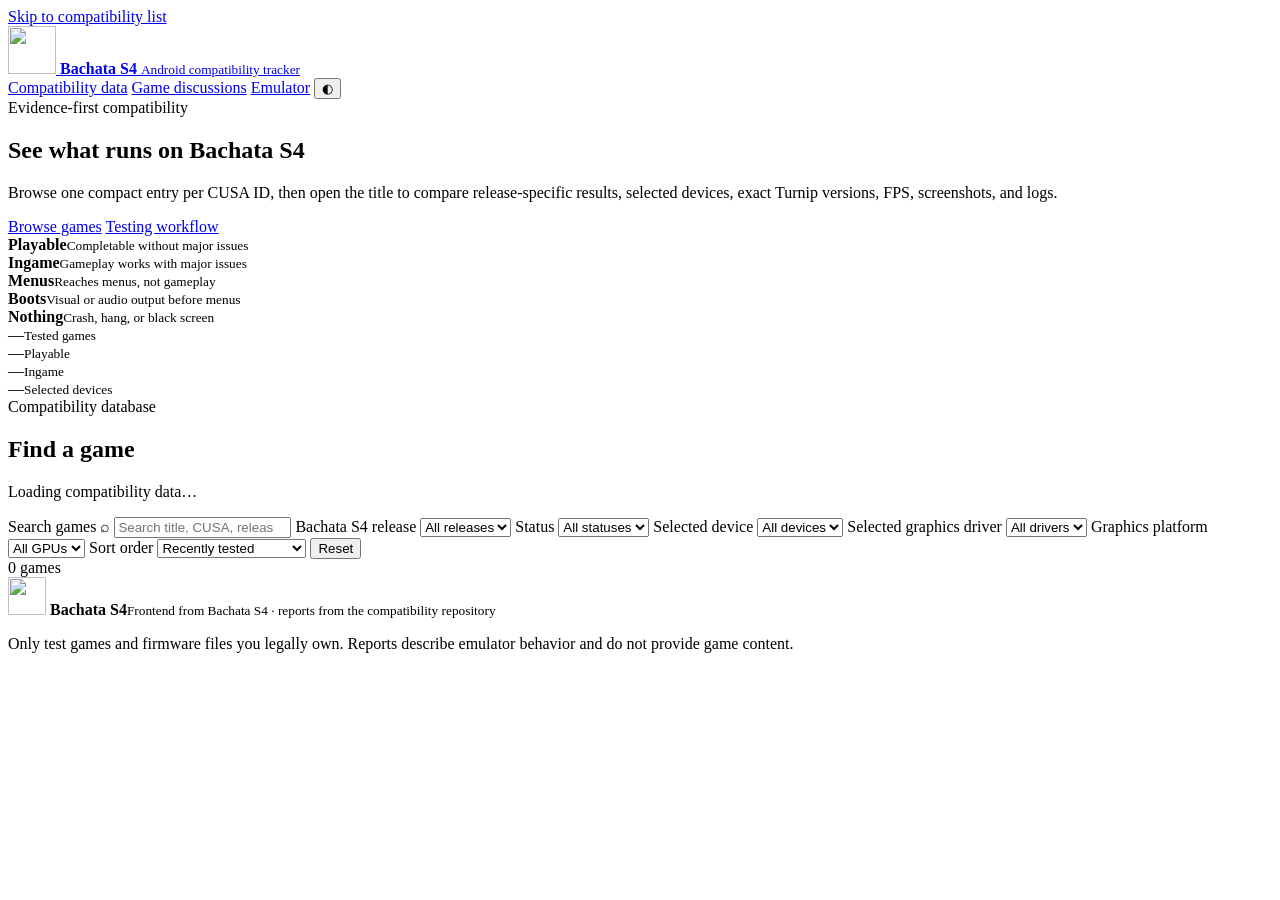
==== compatibility-site/index.html @ 03e558bc "docs(site): use bachatas4.games domain and current logo everywhere The compatibility frontend shippe" ====
<!doctype html>
<html lang="en" data-theme="dark">
<head>
  <meta charset="utf-8">
  <meta name="viewport" content="width=device-width, initial-scale=1">
  <meta name="description" content="Community-maintained game compatibility results for the Bachata S4 PlayStation 4 emulator on Android.">
  <meta name="theme-color" content="#0a0d16">
  <link rel="canonical" href="https://bachatas4.games/">
  <meta property="og:title" content="Bachata S4 Compatibility">
  <meta property="og:description" content="Search verified Android game compatibility reports, screenshots, performance data, devices, and logs.">
  <meta property="og:type" content="website">
  <meta property="og:url" content="https://bachatas4.games/">
  <meta property="og:image" content="https://bachatas4.games/assets/bachata-s4-logo.png">
  <meta name="twitter:card" content="summary_large_image">
  <meta name="twitter:title" content="Bachata S4 Compatibility">
  <meta name="twitter:description" content="Search verified Android game compatibility reports, screenshots, performance data, devices, and logs.">
  <meta name="twitter:image" content="https://bachatas4.games/assets/bachata-s4-logo.png">
  <title>Bachata S4 Compatibility</title>
  <link rel="icon" href="assets/bachata-s4-logo.png">
  <link rel="stylesheet" href="assets/css/styles.css">
  <script defer src="assets/js/app.js"></script>
</head>
<body>
  <a class="skip-link" href="#games">Skip to compatibility list</a>

  <header class="site-header">
    <div class="container header-inner">
      <a class="brand" href="./" aria-label="Bachata S4 compatibility home">
        <img src="assets/bachata-s4-logo.png" alt="" width="48" height="48">
        <span>
          <strong>Bachata S4</strong>
          <small>Android compatibility tracker</small>
        </span>
      </a>
      <nav class="header-actions" aria-label="Primary">
        <a class="button button-quiet" href="https://github.com/JICA98/Bachata-S4-Compatibility" target="_blank" rel="noreferrer">Compatibility data</a>
        <a class="button button-quiet" href="https://github.com/JICA98/Bachata-S4/issues?q=is%3Aissue%20label%3Agame-report" target="_blank" rel="noreferrer">Game discussions</a>
        <a class="button button-quiet" href="https://github.com/JICA98/Bachata-S4" target="_blank" rel="noreferrer">Emulator</a>
        <button class="icon-button" id="theme-toggle" type="button" aria-label="Switch color theme" title="Switch color theme">
          <span aria-hidden="true">◐</span>
        </button>
      </nav>
    </div>
  </header>

  <main>
    <section class="hero">
      <div class="container hero-grid">
        <div class="hero-copy">
          <span class="eyebrow">Evidence-first compatibility</span>
          <h1>See what runs on <span>Bachata S4</span></h1>
          <p>Browse one compact entry per CUSA ID, then open the title to compare release-specific results, selected devices, exact Turnip versions, FPS, screenshots, and logs.</p>
          <div class="hero-actions">
            <a class="button button-primary" href="#games">Browse games</a>
            <a class="button button-secondary" href="https://github.com/JICA98/Bachata-S4/tree/main/.agents/skills/bachata-compatibility" target="_blank" rel="noreferrer">Testing workflow</a>
          </div>
        </div>
        <div class="status-legend" aria-label="Compatibility status definitions">
          <article><span class="status-dot playable"></span><div><strong>Playable</strong><small>Completable without major issues</small></div></article>
          <article><span class="status-dot ingame"></span><div><strong>Ingame</strong><small>Gameplay works with major issues</small></div></article>
          <article><span class="status-dot menus"></span><div><strong>Menus</strong><small>Reaches menus, not gameplay</small></div></article>
          <article><span class="status-dot boots"></span><div><strong>Boots</strong><small>Visual or audio output before menus</small></div></article>
          <article><span class="status-dot nothing"></span><div><strong>Nothing</strong><small>Crash, hang, or black screen</small></div></article>
        </div>
      </div>
    </section>

    <section class="stats-section" aria-label="Database summary">
      <div class="container stats-grid">
        <article class="stat-card"><span id="stat-total">—</span><small>Tested games</small></article>
        <article class="stat-card"><span id="stat-playable">—</span><small>Playable</small></article>
        <article class="stat-card"><span id="stat-ingame">—</span><small>Ingame</small></article>
        <article class="stat-card"><span id="stat-devices">—</span><small>Selected devices</small></article>
      </div>
    </section>

    <section class="browser-section" id="games">
      <div class="container">
        <div class="section-heading">
          <div>
            <span class="eyebrow">Compatibility database</span>
            <h2>Find a game</h2>
          </div>
          <p id="database-meta" aria-live="polite">Loading compatibility data…</p>
        </div>

        <form class="filters" id="filters" role="search">
          <label class="search-field">
            <span class="sr-only">Search games</span>
            <span aria-hidden="true">⌕</span>
            <input id="search" type="search" autocomplete="off" placeholder="Search title, CUSA, release, device, Turnip…">
          </label>
          <label>
            <span class="sr-only">Bachata S4 release</span>
            <select id="release-filter">
              <option value="all">All releases</option>
            </select>
          </label>
          <label>
            <span class="sr-only">Status</span>
            <select id="status-filter">
              <option value="all">All statuses</option>
              <option value="playable">Playable</option>
              <option value="ingame">Ingame</option>
              <option value="menus">Menus</option>
              <option value="boots">Boots</option>
              <option value="nothing">Nothing</option>
            </select>
          </label>
          <label>
            <span class="sr-only">Selected device</span>
            <select id="device-filter">
              <option value="all">All devices</option>
            </select>
          </label>
          <label>
            <span class="sr-only">Selected graphics driver</span>
            <select id="driver-filter">
              <option value="all">All drivers</option>
            </select>
          </label>
          <label>
            <span class="sr-only">Graphics platform</span>
            <select id="gpu-filter">
              <option value="all">All GPUs</option>
            </select>
          </label>
          <label>
            <span class="sr-only">Sort order</span>
            <select id="sort-filter">
              <option value="recent">Recently tested</option>
              <option value="title">Title A–Z</option>
              <option value="status">Best compatibility</option>
              <option value="fps">Highest average FPS</option>
            </select>
          </label>
          <button class="button button-quiet reset-button" id="reset-filters" type="button">Reset</button>
        </form>

        <div class="result-summary" aria-live="polite">
          <span id="result-count">0 games</span>
          <span id="active-filter-summary"></span>
        </div>

        <div class="game-grid" id="game-grid" aria-live="polite" aria-busy="true"></div>
        <div class="load-more-wrap"><button class="button button-secondary" id="load-more" type="button" hidden>Load more games</button></div>

        <div class="empty-state" id="empty-state" hidden>
          <img src="assets/placeholder.svg" alt="" width="320" height="180">
          <h3 id="empty-title">No matching reports</h3>
          <p id="empty-copy">Try changing the filters or add the first compatibility report using the repository skill.</p>
          <a class="button button-secondary" href="https://github.com/JICA98/Bachata-S4/issues?q=is%3Aissue%20label%3Agame-report" target="_blank" rel="noreferrer">Open game discussions</a>
        </div>
      </div>
    </section>
  </main>

  <footer class="site-footer">
    <div class="container footer-inner">
      <div class="brand footer-brand">
        <img src="assets/bachata-s4-logo.png" alt="" width="38" height="38">
        <span><strong>Bachata S4</strong><small>Frontend from Bachata S4 · reports from the compatibility repository</small></span>
      </div>
      <p>Only test games and firmware files you legally own. Reports describe emulator behavior and do not provide game content.</p>
    </div>
  </footer>

  <dialog class="game-dialog" id="game-dialog" aria-labelledby="dialog-title">
    <div class="dialog-shell">
      <button class="dialog-close icon-button" id="dialog-close" type="button" aria-label="Close game details">×</button>
      <div id="dialog-content"></div>
    </div>
  </dialog>

  <template id="game-card-template">
    <article class="game-card">
      <button class="game-card-button" type="button">
        <div class="game-image-wrap">
          <img class="game-image" loading="lazy" alt="">
          <span class="status-badge"></span>
          <span class="screenshot-count" hidden></span>
        </div>
        <div class="game-card-body">
          <div class="title-row">
            <h3></h3>
            <span class="serial"></span>
          </div>
          <p class="game-note"></p>
          <dl class="quick-specs">
            <div><dt>Release</dt><dd class="release"></dd></div>
            <div><dt>Device</dt><dd class="device"></dd></div>
            <div><dt>Driver</dt><dd class="driver"></dd></div>
            <div><dt>Average</dt><dd class="fps"></dd></div>
          </dl>
        </div>
      </button>
      <div class="game-card-actions">
        <a class="button button-quiet game-issue-link" target="_blank" rel="noreferrer">Open game discussion</a>
      </div>
    </article>
  </template>
</body>
</html>
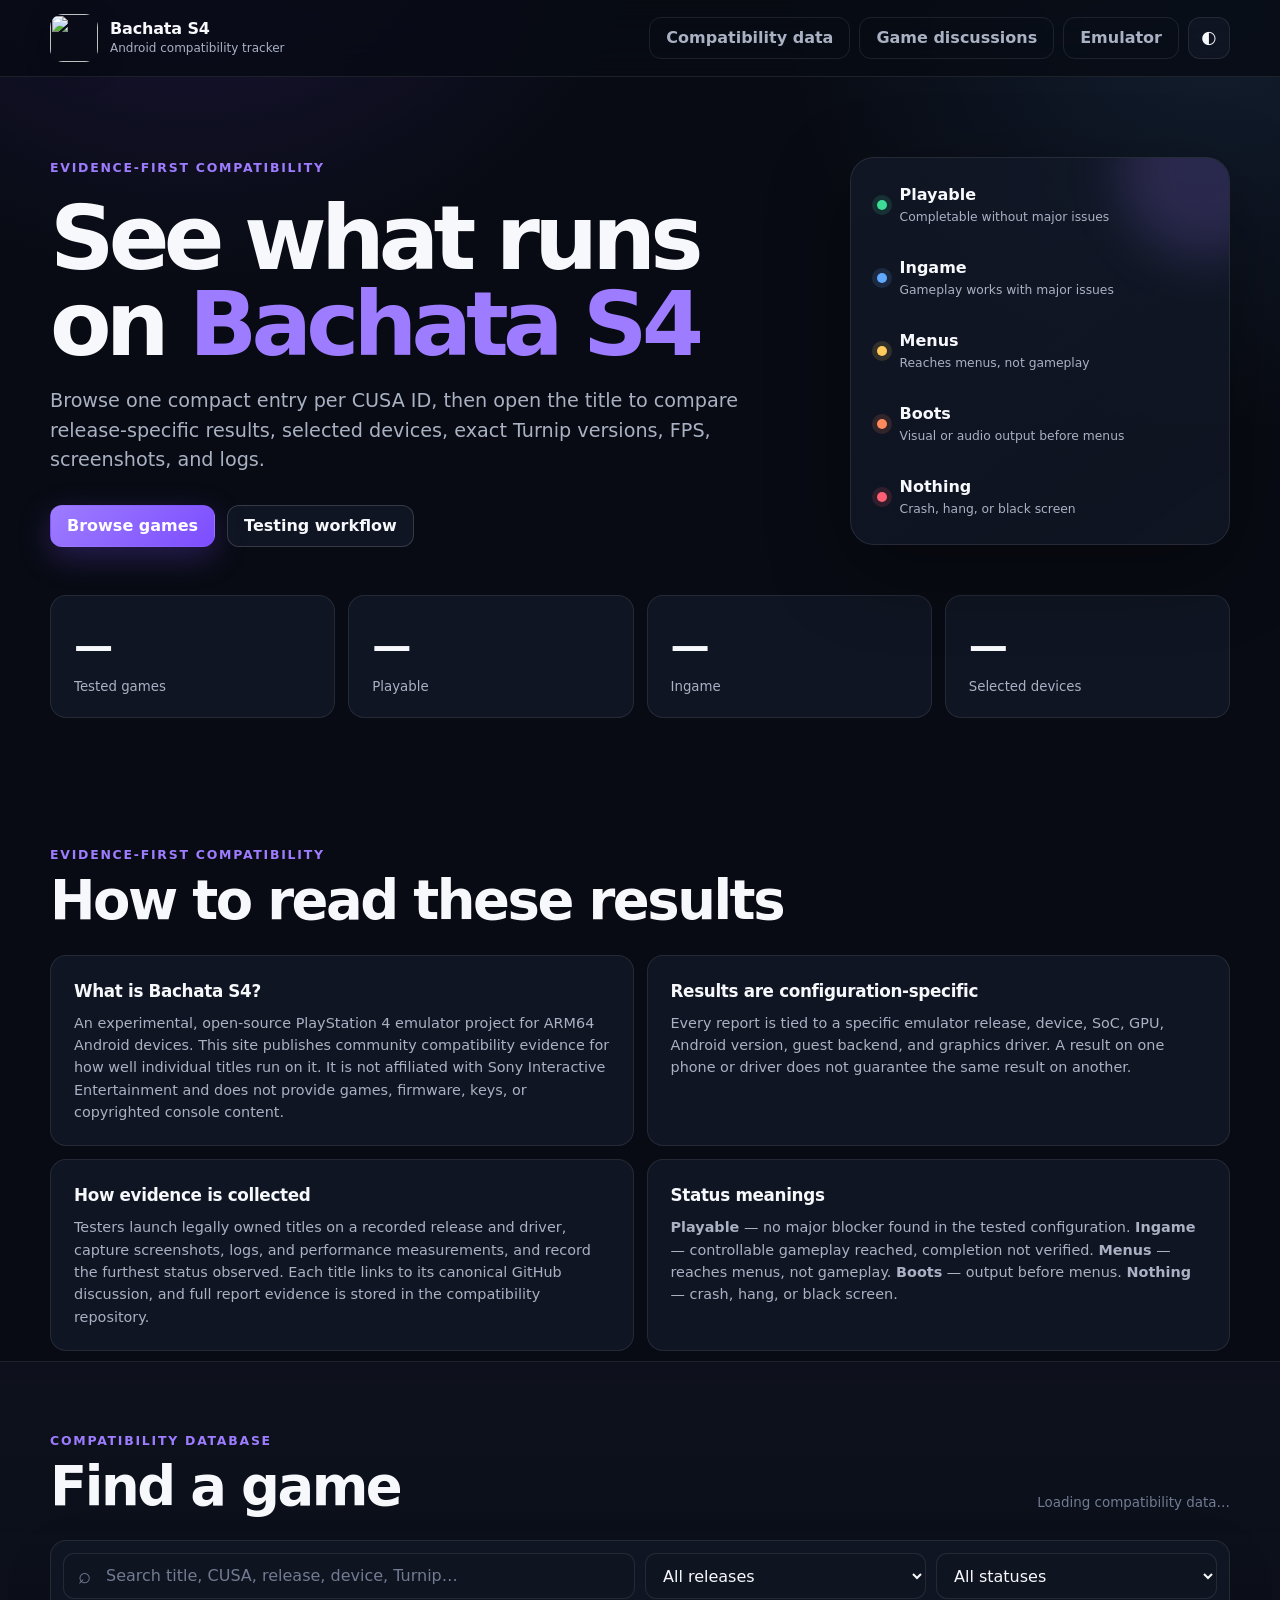
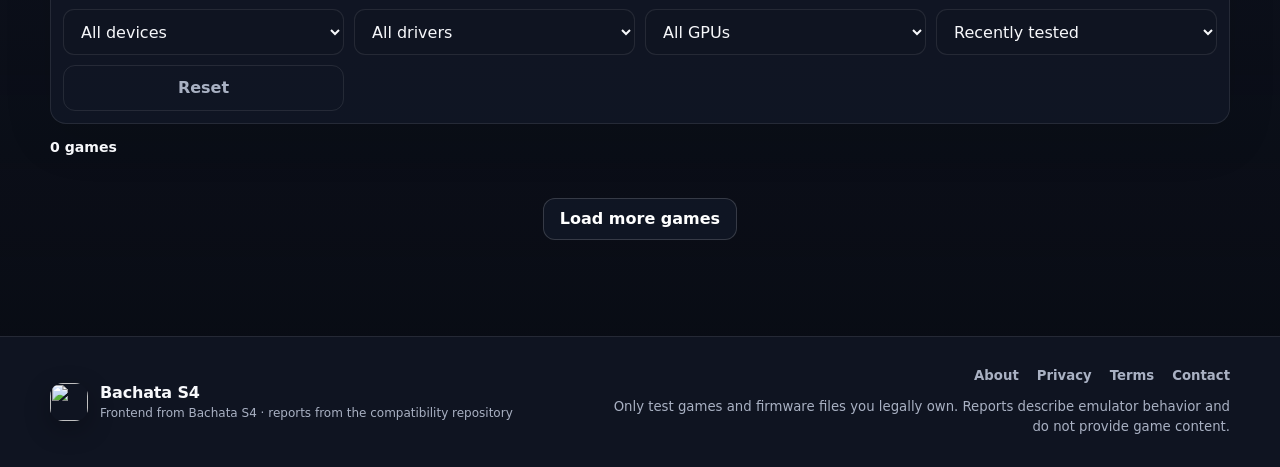
==== commit 3306eab2: "feat(site): prepare AdSense verification Add production ads.txt with the AdSense publisher record, a" ====
--- a/compatibility-site/index.html
+++ b/compatibility-site/index.html
@@ -5,6 +5,7 @@
   <meta name="viewport" content="width=device-width, initial-scale=1">
   <meta name="description" content="Community-maintained game compatibility results for the Bachata S4 PlayStation 4 emulator on Android.">
   <meta name="theme-color" content="#0a0d16">
+  <meta name="google-adsense-account" content="ca-pub-8704776489115590">
   <link rel="canonical" href="https://bachatas4.games/">
   <meta property="og:title" content="Bachata S4 Compatibility">
   <meta property="og:description" content="Search verified Android game compatibility reports, screenshots, performance data, devices, and logs.">
@@ -74,6 +75,42 @@
       </div>
     </section>
 
+    <section class="about-section" aria-label="About the compatibility database">
+      <div class="container">
+        <div class="section-heading">
+          <div>
+            <span class="eyebrow">Evidence-first compatibility</span>
+            <h2>How to read these results</h2>
+          </div>
+        </div>
+        <div class="about-grid">
+          <article>
+            <h3>What is Bachata S4?</h3>
+            <p>An experimental, open-source PlayStation 4 emulator project for ARM64 Android devices. This site publishes
+            community compatibility evidence for how well individual titles run on it. It is not affiliated with Sony
+            Interactive Entertainment and does not provide games, firmware, keys, or copyrighted console content.</p>
+          </article>
+          <article>
+            <h3>Results are configuration-specific</h3>
+            <p>Every report is tied to a specific emulator release, device, SoC, GPU, Android version, guest backend, and
+            graphics driver. A result on one phone or driver does not guarantee the same result on another.</p>
+          </article>
+          <article>
+            <h3>How evidence is collected</h3>
+            <p>Testers launch legally owned titles on a recorded release and driver, capture screenshots, logs, and
+            performance measurements, and record the furthest status observed. Each title links to its canonical GitHub
+            discussion, and full report evidence is stored in the compatibility repository.</p>
+          </article>
+          <article>
+            <h3>Status meanings</h3>
+            <p><strong>Playable</strong> — no major blocker found in the tested configuration. <strong>Ingame</strong> —
+            controllable gameplay reached, completion not verified. <strong>Menus</strong> — reaches menus, not gameplay.
+            <strong>Boots</strong> — output before menus. <strong>Nothing</strong> — crash, hang, or black screen.</p>
+          </article>
+        </div>
+      </div>
+    </section>
+
     <section class="browser-section" id="games">
       <div class="container">
         <div class="section-heading">
@@ -161,7 +198,15 @@
         <img src="assets/bachata-s4-logo.png" alt="" width="38" height="38">
         <span><strong>Bachata S4</strong><small>Frontend from Bachata S4 · reports from the compatibility repository</small></span>
       </div>
-      <p>Only test games and firmware files you legally own. Reports describe emulator behavior and do not provide game content.</p>
+      <div class="footer-col">
+        <nav class="footer-nav" aria-label="Site">
+          <a href="about.html">About</a>
+          <a href="privacy.html">Privacy</a>
+          <a href="terms.html">Terms</a>
+          <a href="contact.html">Contact</a>
+        </nav>
+        <p>Only test games and firmware files you legally own. Reports describe emulator behavior and do not provide game content.</p>
+      </div>
     </div>
   </footer>
 
--- a/compatibility-site/assets/css/styles.css
+++ b/compatibility-site/assets/css/styles.css
@@ -0,0 +1,385 @@
+:root {
+  color-scheme: dark;
+  --bg: #080b13;
+  --bg-elevated: #0f1421;
+  --bg-soft: #141a2a;
+  --panel: rgba(18, 24, 39, 0.82);
+  --panel-solid: #121827;
+  --text: #f7f8fb;
+  --muted: #a9b1c3;
+  --faint: #717b91;
+  --line: rgba(255, 255, 255, 0.09);
+  --line-strong: rgba(255, 255, 255, 0.16);
+  --accent: #9d7cff;
+  --accent-strong: #7c4dff;
+  --accent-soft: rgba(157, 124, 255, 0.13);
+  --shadow: 0 24px 80px rgba(0, 0, 0, 0.34);
+  --radius-lg: 24px;
+  --radius-md: 16px;
+  --radius-sm: 11px;
+  --playable: #3ddc97;
+  --ingame: #61a8ff;
+  --menus: #ffca5c;
+  --boots: #ff8a5c;
+  --nothing: #ff5f73;
+  --unknown: #9aa3b5;
+  --container: 1180px;
+}
+
+html[data-theme="light"] {
+  color-scheme: light;
+  --bg: #f5f7fb;
+  --bg-elevated: #ffffff;
+  --bg-soft: #edf1f8;
+  --panel: rgba(255, 255, 255, 0.9);
+  --panel-solid: #ffffff;
+  --text: #111827;
+  --muted: #596277;
+  --faint: #7a8499;
+  --line: rgba(17, 24, 39, 0.09);
+  --line-strong: rgba(17, 24, 39, 0.16);
+  --accent: #7656df;
+  --accent-strong: #5c35d4;
+  --accent-soft: rgba(118, 86, 223, 0.1);
+  --shadow: 0 24px 70px rgba(35, 42, 68, 0.13);
+}
+
+* { box-sizing: border-box; }
+html { scroll-behavior: smooth; }
+body {
+  margin: 0;
+  min-width: 320px;
+  background:
+    radial-gradient(circle at 15% -10%, rgba(124, 77, 255, 0.2), transparent 31rem),
+    radial-gradient(circle at 95% 0%, rgba(97, 168, 255, 0.12), transparent 27rem),
+    var(--bg);
+  color: var(--text);
+  font-family: Inter, ui-sans-serif, system-ui, -apple-system, BlinkMacSystemFont, "Segoe UI", sans-serif;
+  line-height: 1.55;
+  -webkit-font-smoothing: antialiased;
+}
+body.dialog-open { overflow: hidden; }
+a { color: inherit; }
+button, input, select { font: inherit; }
+button, select { cursor: pointer; }
+img { max-width: 100%; }
+
+.container { width: min(calc(100% - 32px), var(--container)); margin-inline: auto; }
+.sr-only {
+  position: absolute;
+  width: 1px;
+  height: 1px;
+  padding: 0;
+  margin: -1px;
+  overflow: hidden;
+  clip: rect(0, 0, 0, 0);
+  white-space: nowrap;
+  border: 0;
+}
+.skip-link {
+  position: fixed;
+  z-index: 100;
+  top: 12px;
+  left: 12px;
+  transform: translateY(-160%);
+  padding: 10px 14px;
+  border-radius: 9px;
+  background: var(--text);
+  color: var(--bg);
+  text-decoration: none;
+  font-weight: 700;
+}
+.skip-link:focus { transform: translateY(0); }
+
+.site-header {
+  position: sticky;
+  top: 0;
+  z-index: 30;
+  border-bottom: 1px solid var(--line);
+  background: color-mix(in srgb, var(--bg) 82%, transparent);
+  backdrop-filter: blur(18px) saturate(150%);
+}
+.header-inner, .footer-inner {
+  min-height: 76px;
+  display: flex;
+  align-items: center;
+  justify-content: space-between;
+  gap: 24px;
+}
+.brand { display: inline-flex; align-items: center; gap: 12px; text-decoration: none; }
+.brand img { border-radius: 13px; box-shadow: 0 8px 26px rgba(0,0,0,.28); }
+.brand span { display: grid; line-height: 1.15; }
+.brand strong { font-size: 1rem; letter-spacing: -.01em; }
+.brand small { margin-top: 4px; color: var(--muted); font-size: .75rem; }
+.header-actions { display: flex; align-items: center; gap: 9px; }
+
+.button, .icon-button {
+  display: inline-flex;
+  align-items: center;
+  justify-content: center;
+  border: 1px solid transparent;
+  border-radius: 12px;
+  min-height: 42px;
+  padding: 0 16px;
+  text-decoration: none;
+  font-weight: 720;
+  transition: transform .18s ease, background .18s ease, border-color .18s ease, box-shadow .18s ease;
+}
+.button:hover, .icon-button:hover { transform: translateY(-1px); }
+.button:focus-visible, .icon-button:focus-visible, input:focus-visible, select:focus-visible, .game-card-button:focus-visible {
+  outline: 3px solid color-mix(in srgb, var(--accent) 58%, transparent);
+  outline-offset: 3px;
+}
+.button-primary { background: linear-gradient(135deg, var(--accent), var(--accent-strong)); color: white; box-shadow: 0 10px 32px rgba(124,77,255,.28); }
+.button-secondary { border-color: var(--line-strong); background: var(--panel); }
+.button-quiet { border-color: var(--line); background: transparent; color: var(--muted); }
+.icon-button { width: 42px; padding: 0; border-color: var(--line); background: var(--panel); color: var(--text); font-size: 1.1rem; }
+
+.hero { padding: 78px 0 48px; }
+.hero-grid { display: grid; grid-template-columns: minmax(0, 1.45fr) minmax(320px, .75fr); gap: 64px; align-items: center; }
+.eyebrow {
+  display: inline-block;
+  color: var(--accent);
+  font-size: .78rem;
+  font-weight: 800;
+  letter-spacing: .14em;
+  text-transform: uppercase;
+}
+.hero h1 { max-width: 780px; margin: 15px 0 19px; font-size: clamp(2.8rem, 7vw, 5.7rem); line-height: .96; letter-spacing: -.065em; }
+.hero h1 span { color: var(--accent); }
+.hero-copy > p { max-width: 690px; margin: 0; color: var(--muted); font-size: clamp(1rem, 2vw, 1.2rem); }
+.hero-actions { display: flex; flex-wrap: wrap; gap: 12px; margin-top: 30px; }
+.status-legend {
+  position: relative;
+  display: grid;
+  gap: 5px;
+  padding: 13px;
+  border: 1px solid var(--line);
+  border-radius: var(--radius-lg);
+  background: linear-gradient(145deg, var(--panel), color-mix(in srgb, var(--panel-solid) 72%, transparent));
+  box-shadow: var(--shadow);
+  overflow: hidden;
+}
+.status-legend::before {
+  content: "";
+  position: absolute;
+  width: 170px;
+  height: 170px;
+  right: -60px;
+  top: -70px;
+  border-radius: 50%;
+  background: rgba(157,124,255,.18);
+  filter: blur(25px);
+}
+.status-legend article { position: relative; display: flex; align-items: center; gap: 13px; padding: 12px 13px; border-radius: 12px; }
+.status-legend article:hover { background: var(--accent-soft); }
+.status-legend article div { display: grid; }
+.status-legend small { color: var(--muted); font-size: .77rem; }
+.status-dot { width: 10px; height: 10px; flex: 0 0 auto; border-radius: 50%; box-shadow: 0 0 0 5px color-mix(in srgb, currentColor 14%, transparent); }
+.status-dot.playable { color: var(--playable); background: var(--playable); }
+.status-dot.ingame { color: var(--ingame); background: var(--ingame); }
+.status-dot.menus { color: var(--menus); background: var(--menus); }
+.status-dot.boots { color: var(--boots); background: var(--boots); }
+.status-dot.nothing { color: var(--nothing); background: var(--nothing); }
+
+.stats-section { padding-bottom: 58px; }
+.stats-grid { display: grid; grid-template-columns: repeat(4, 1fr); gap: 13px; }
+.stat-card { min-height: 118px; display: grid; align-content: center; padding: 20px 23px; border: 1px solid var(--line); border-radius: var(--radius-md); background: var(--panel); }
+.stat-card span { font-size: clamp(1.7rem, 4vw, 2.45rem); font-weight: 820; letter-spacing: -.05em; }
+.stat-card small { color: var(--muted); }
+
+.browser-section { padding: 66px 0 96px; border-top: 1px solid var(--line); background: linear-gradient(180deg, color-mix(in srgb, var(--bg-soft) 42%, transparent), transparent 45rem); }
+.section-heading { display: flex; align-items: end; justify-content: space-between; gap: 24px; margin-bottom: 26px; }
+.section-heading h2 { margin: 7px 0 0; font-size: clamp(2rem, 5vw, 3.4rem); line-height: 1; letter-spacing: -.045em; }
+.section-heading p { margin: 0; color: var(--faint); font-size: .84rem; text-align: right; }
+.filters { display: grid; grid-template-columns: minmax(260px, 1.7fr) repeat(3, minmax(145px, .63fr)) auto; gap: 10px; padding: 12px; border: 1px solid var(--line); border-radius: var(--radius-md); background: var(--panel); box-shadow: 0 15px 50px rgba(0,0,0,.1); }
+.search-field { position: relative; display: flex; align-items: center; }
+.search-field > span[aria-hidden] { position: absolute; left: 15px; color: var(--faint); font-size: 1.35rem; pointer-events: none; }
+input, select { width: 100%; min-height: 46px; border: 1px solid var(--line); border-radius: 11px; background: var(--bg-elevated); color: var(--text); }
+input { padding: 0 15px 0 42px; }
+select { padding: 0 35px 0 13px; }
+input::placeholder { color: var(--faint); }
+.reset-button { min-height: 46px; }
+.result-summary { min-height: 48px; display: flex; justify-content: space-between; align-items: center; gap: 20px; color: var(--muted); font-size: .88rem; }
+#result-count { color: var(--text); font-weight: 700; }
+
+.game-grid { display: grid; grid-template-columns: repeat(3, minmax(0, 1fr)); gap: 18px; }
+.game-card { min-width: 0; border: 1px solid var(--line); border-radius: var(--radius-md); background: var(--panel-solid); overflow: hidden; box-shadow: 0 10px 35px rgba(0,0,0,.1); transition: transform .2s ease, border-color .2s ease, box-shadow .2s ease; }
+.game-card:hover { transform: translateY(-4px); border-color: color-mix(in srgb, var(--accent) 45%, var(--line)); box-shadow: 0 18px 45px rgba(0,0,0,.2); }
+.game-card-button { display: block; width: 100%; padding: 0; border: 0; background: none; color: inherit; text-align: left; }
+.game-card-actions { padding: 0 18px 18px; }
+.game-issue-link { width: 100%; min-height: 38px; font-size: .78rem; }
+.game-image-wrap { position: relative; aspect-ratio: 16 / 9; overflow: hidden; background: var(--bg-soft); }
+.game-image { width: 100%; height: 100%; display: block; object-fit: cover; transition: transform .3s ease; }
+.game-card:hover .game-image { transform: scale(1.025); }
+.status-badge { position: absolute; top: 12px; left: 12px; display: inline-flex; align-items: center; min-height: 28px; padding: 0 10px; border-radius: 999px; color: #080b13; font-size: .72rem; font-weight: 850; text-transform: uppercase; letter-spacing: .06em; box-shadow: 0 5px 15px rgba(0,0,0,.25); }
+.status-badge.playable { background: var(--playable); }
+.status-badge.ingame { background: var(--ingame); }
+.status-badge.menus { background: var(--menus); }
+.status-badge.boots { background: var(--boots); }
+.status-badge.nothing { background: var(--nothing); color: white; }
+.status-badge.unknown { background: var(--unknown); }
+.screenshot-count { position: absolute; right: 12px; bottom: 12px; padding: 5px 9px; border-radius: 999px; background: rgba(5,8,14,.8); color: white; font-size: .72rem; font-weight: 700; backdrop-filter: blur(8px); }
+.game-card-body { padding: 18px; }
+.title-row { display: flex; align-items: start; justify-content: space-between; gap: 10px; }
+.title-row h3 { min-width: 0; margin: 0; font-size: 1.08rem; line-height: 1.25; letter-spacing: -.02em; }
+.serial { flex: 0 0 auto; color: var(--faint); font-family: ui-monospace, SFMono-Regular, Menlo, Consolas, monospace; font-size: .7rem; }
+.game-note { height: 2.85em; margin: 10px 0 16px; overflow: hidden; color: var(--muted); font-size: .85rem; display: -webkit-box; -webkit-line-clamp: 2; -webkit-box-orient: vertical; }
+.quick-specs { display: grid; grid-template-columns: 1.4fr .72fr .9fr; gap: 9px; margin: 0; padding-top: 14px; border-top: 1px solid var(--line); }
+.quick-specs div { min-width: 0; }
+.quick-specs dt { color: var(--faint); font-size: .66rem; text-transform: uppercase; letter-spacing: .08em; }
+.quick-specs dd { overflow: hidden; margin: 3px 0 0; color: var(--text); font-size: .78rem; font-weight: 680; white-space: nowrap; text-overflow: ellipsis; }
+
+.empty-state { max-width: 610px; margin: 24px auto 0; padding: 36px 24px; border: 1px dashed var(--line-strong); border-radius: var(--radius-lg); text-align: center; background: var(--panel); }
+.empty-state img { width: min(100%, 340px); border-radius: 15px; }
+.empty-state h3 { margin: 22px 0 7px; font-size: 1.45rem; }
+.empty-state p { max-width: 460px; margin: 0 auto 20px; color: var(--muted); }
+
+.site-footer { border-top: 1px solid var(--line); background: var(--bg-elevated); }
+.footer-inner { min-height: 130px; }
+.footer-col { display: grid; gap: 10px; max-width: 620px; }
+.footer-col > p { margin: 0; color: var(--muted); font-size: .83rem; text-align: right; }
+.footer-nav { display: flex; flex-wrap: wrap; gap: 6px 18px; justify-content: flex-end; }
+.footer-nav a { color: var(--muted); font-size: .83rem; font-weight: 700; text-decoration: none; }
+.footer-nav a:hover { color: var(--text); }
+
+.game-dialog { width: min(1050px, calc(100% - 28px)); max-height: min(90vh, 900px); padding: 0; border: 1px solid var(--line-strong); border-radius: 24px; background: var(--panel-solid); color: var(--text); box-shadow: 0 35px 120px rgba(0,0,0,.55); overflow: hidden; }
+.game-dialog::backdrop { background: rgba(2,4,10,.8); backdrop-filter: blur(9px); }
+.dialog-shell { position: relative; max-height: inherit; overflow: auto; }
+.dialog-close { position: sticky; z-index: 5; top: 14px; float: right; margin: 14px 14px -56px 0; background: rgba(5,8,14,.72); color: white; border-color: rgba(255,255,255,.15); backdrop-filter: blur(12px); font-size: 1.5rem; }
+.dialog-hero { position: relative; min-height: 360px; display: flex; align-items: end; overflow: hidden; background: var(--bg-soft); }
+.dialog-hero > img { position: absolute; inset: 0; width: 100%; height: 100%; object-fit: cover; }
+.dialog-hero::after { content: ""; position: absolute; inset: 0; background: linear-gradient(180deg, transparent 10%, rgba(5,7,12,.22) 45%, rgba(5,7,12,.96) 100%); }
+.dialog-heading { position: relative; z-index: 2; width: 100%; padding: 54px 34px 30px; color: white; }
+.dialog-heading .status-badge { position: static; margin-bottom: 12px; }
+.dialog-heading h2 { margin: 0; font-size: clamp(2rem, 6vw, 4rem); line-height: .96; letter-spacing: -.05em; }
+.dialog-heading p { margin: 12px 0 0; color: rgba(255,255,255,.72); }
+.dialog-body { padding: 28px 34px 38px; }
+.dialog-grid { display: grid; grid-template-columns: minmax(0, 1.5fr) minmax(270px, .75fr); gap: 30px; }
+.dialog-section + .dialog-section { margin-top: 30px; }
+.dialog-section h3 { margin: 0 0 13px; font-size: .78rem; color: var(--faint); letter-spacing: .12em; text-transform: uppercase; }
+.dialog-section p { margin: 0; color: var(--muted); }
+.detail-list { display: grid; grid-template-columns: repeat(2, minmax(0, 1fr)); gap: 10px; margin: 0; }
+.detail-list div { min-width: 0; padding: 13px; border: 1px solid var(--line); border-radius: 12px; background: var(--bg-elevated); }
+.detail-list dt { color: var(--faint); font-size: .68rem; text-transform: uppercase; letter-spacing: .08em; }
+.detail-list dd { margin: 4px 0 0; overflow-wrap: anywhere; font-size: .87rem; font-weight: 660; }
+.issue-list { margin: 0; padding-left: 20px; color: var(--muted); }
+.issue-list li + li { margin-top: 6px; }
+.screenshot-gallery { display: grid; grid-template-columns: repeat(2, minmax(0,1fr)); gap: 10px; }
+.screenshot-gallery a { position: relative; display: block; aspect-ratio: 16 / 9; overflow: hidden; border: 1px solid var(--line); border-radius: 12px; background: var(--bg-soft); }
+.screenshot-gallery img { width: 100%; height: 100%; object-fit: cover; transition: transform .2s ease; }
+.screenshot-gallery a:hover img { transform: scale(1.025); }
+.link-list { display: grid; gap: 9px; }
+.evidence-link { display: flex; justify-content: space-between; gap: 12px; padding: 11px 13px; border: 1px solid var(--line); border-radius: 11px; color: var(--text); text-decoration: none; background: var(--bg-elevated); font-size: .83rem; }
+.evidence-link:hover { border-color: var(--accent); }
+.report-history { display: grid; gap: 9px; }
+.report-row { display: flex; justify-content: space-between; gap: 15px; padding: 12px 13px; border: 1px solid var(--line); border-radius: 11px; color: var(--muted); font-size: .8rem; }
+.report-row strong { color: var(--text); }
+.report-row .status-text { font-weight: 760; text-transform: capitalize; }
+.report-row .status-text.playable { color: var(--playable); }
+.report-row .status-text.ingame { color: var(--ingame); }
+.report-row .status-text.menus { color: var(--menus); }
+.report-row .status-text.boots { color: var(--boots); }
+.report-row .status-text.nothing { color: var(--nothing); }
+
+@media (max-width: 980px) {
+  .hero-grid { grid-template-columns: 1fr; gap: 36px; }
+  .status-legend { grid-template-columns: repeat(2, minmax(0,1fr)); }
+  .status-legend article:last-child { grid-column: span 2; }
+  .filters { grid-template-columns: 1fr 1fr 1fr; }
+  .search-field { grid-column: 1 / -1; }
+  .reset-button { grid-column: 3; }
+  .game-grid { grid-template-columns: repeat(2, minmax(0, 1fr)); }
+}
+
+@media (max-width: 720px) {
+  .container { width: min(calc(100% - 22px), var(--container)); }
+  .header-inner { min-height: 66px; }
+  .brand small, .header-actions .button { display: none; }
+  .hero { padding: 56px 0 38px; }
+  .hero h1 { font-size: clamp(2.65rem, 15vw, 4.5rem); }
+  .status-legend { grid-template-columns: 1fr; }
+  .status-legend article:last-child { grid-column: auto; }
+  .stats-grid { grid-template-columns: repeat(2, 1fr); }
+  .stat-card { min-height: 96px; }
+  .browser-section { padding-top: 48px; }
+  .section-heading { align-items: start; flex-direction: column; }
+  .section-heading p { text-align: left; }
+  .filters { grid-template-columns: 1fr; }
+  .search-field, .reset-button { grid-column: auto; }
+  .game-grid { grid-template-columns: 1fr; }
+  .game-card-body { padding: 16px; }
+  .game-card-actions { padding: 0 16px 16px; }
+  .footer-inner { align-items: start; flex-direction: column; padding: 26px 0; }
+  .footer-col > p { text-align: left; }
+  .dialog-hero { min-height: 310px; }
+  .dialog-heading { padding: 50px 20px 23px; }
+  .dialog-body { padding: 22px 20px 30px; }
+  .dialog-grid { grid-template-columns: 1fr; gap: 25px; }
+  .detail-list, .screenshot-gallery { grid-template-columns: 1fr; }
+}
+
+@media (prefers-reduced-motion: reduce) {
+  *, *::before, *::after { scroll-behavior: auto !important; transition: none !important; animation: none !important; }
+}
+
+/* Release/device/driver compatibility selectors */
+.filters { grid-template-columns: repeat(4, minmax(0, 1fr)); }
+.filters .search-field { grid-column: span 2; }
+.filters .reset-button { justify-self: stretch; }
+.quick-specs { grid-template-columns: .7fr 1.25fr 1.1fr .72fr; }
+.release-link { color: var(--accent); text-decoration: none; font-weight: 750; }
+.release-link:hover { text-decoration: underline; }
+.report-row-copy { display: grid; gap: 3px; }
+.report-row-copy small { color: var(--faint); }
+
+@media (max-width: 980px) {
+  .filters { grid-template-columns: repeat(3, minmax(0, 1fr)); }
+  .filters .search-field { grid-column: 1 / -1; }
+  .quick-specs { grid-template-columns: repeat(2, minmax(0, 1fr)); }
+}
+
+@media (max-width: 720px) {
+  .filters { grid-template-columns: 1fr; }
+  .filters .search-field { grid-column: auto; }
+  .quick-specs { grid-template-columns: repeat(2, minmax(0, 1fr)); }
+}
+
+/* Lazy per-CUSA report details */
+.report-selector { display: grid; gap: 6px; max-width: min(720px, 100%); margin-top: 8px; color: rgba(255,255,255,.78); font-size: .78rem; font-weight: 700; }
+.report-selector select { width: 100%; min-height: 42px; }
+.report-row { width: 100%; appearance: none; font: inherit; text-align: left; background: var(--bg-elevated); cursor: pointer; }
+.report-row:hover, .report-row.active { border-color: var(--accent); background: var(--bg-soft); }
+.dialog-loading { min-height: 280px; display: grid; place-content: center; gap: 8px; padding: 48px; text-align: center; color: var(--muted); }
+.dialog-loading strong { color: var(--text); font-size: 1.1rem; }
+.load-more-wrap { display: flex; justify-content: center; padding-top: 26px; }
+
+/* About/how-to-read section on the homepage */
+.about-section { padding: 66px 0 10px; }
+.about-grid { display: grid; grid-template-columns: repeat(2, minmax(0, 1fr)); gap: 13px; }
+.about-grid article { padding: 22px 23px; border: 1px solid var(--line); border-radius: var(--radius-md); background: var(--panel); }
+.about-grid h3 { margin: 0 0 8px; font-size: 1.05rem; letter-spacing: -.02em; }
+.about-grid p { margin: 0; color: var(--muted); font-size: .9rem; }
+
+/* Static info pages */
+.page-head { padding: 88px 0 36px; }
+.page-head h1 { margin: 15px 0 0; font-size: clamp(2.2rem, 6vw, 3.8rem); line-height: 1; letter-spacing: -.05em; }
+.page-body { padding: 0 0 96px; }
+.prose { max-width: 780px; }
+.prose h2 { margin: 38px 0 12px; font-size: 1.45rem; letter-spacing: -.02em; }
+.prose h3 { margin: 30px 0 10px; font-size: 1.12rem; }
+.prose p { margin: 0 0 16px; color: var(--muted); }
+.prose a { color: var(--accent); text-decoration: none; font-weight: 700; }
+.prose a:hover { text-decoration: underline; }
+.prose ul { margin: 0 0 18px; padding-left: 22px; color: var(--muted); }
+.prose li { margin-bottom: 8px; }
+.prose li strong, .prose p strong { color: var(--text); }
+.prose .button { color: var(--text); text-decoration: none; }
+.prose .button:hover { text-decoration: none; }
+
+@media (max-width: 720px) {
+  .about-grid { grid-template-columns: 1fr; }
+  .page-head { padding: 60px 0 28px; }
+  .footer-col { text-align: left; }
+  .footer-col > p, .footer-nav { text-align: left; justify-content: flex-start; }
+}
